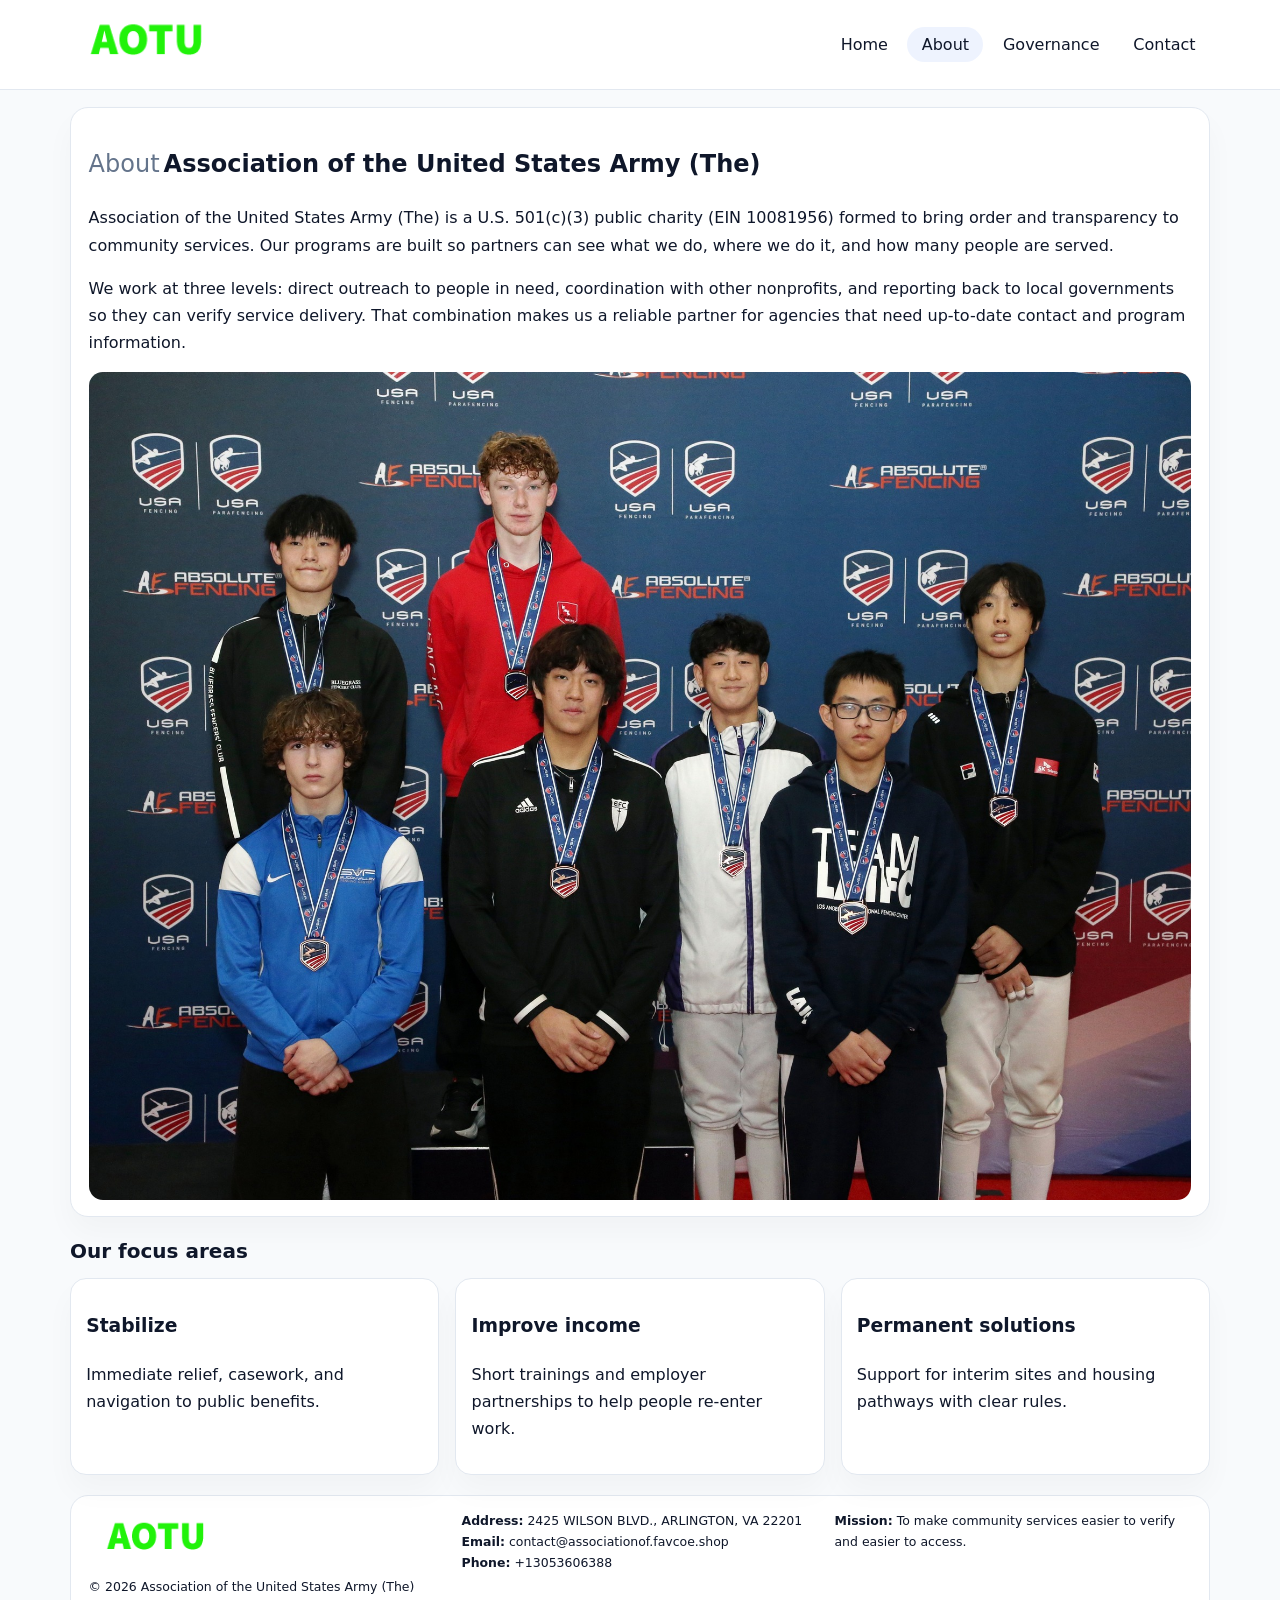
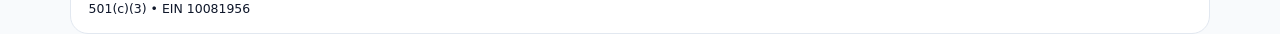
==== about.html @ 1cb909d1 "Initial commit" ====
<!doctype html><html lang="en"><head>
<meta charset="utf-8">
<meta name="viewport" content="width=device-width,initial-scale=1">
<title>Association of the United States Army (The) – Nonprofit • 2025</title>
<link rel="stylesheet" href="assets/styles.css">
<link rel="icon" href="images/logo.png">
  <meta name="description" content="Dedicated to community services, education, and direct relief, Association of the United States Army (The) collaborates with neighbors and partners to deliver practical help and lo.">
</head><body>
<div style="position:absolute;left:-9999px;top:-9999px;opacity:0" data-uniq="{{UNIQUE_BLOB}}">
  <span>Dedicated to community services, education, and direct relief, Association of the United States Army (The) collaborates with neighbors and partners to deliver practical help and long-term impact.</span><svg width="12" height="12" viewBox="0 0 12 12" xmlns="http://www.w3.org/2000/svg"><circle cx="6" cy="6" r="5" fill="#7c3aed"/></svg><img src="images/finance.jpg" width="1" height="1" alt="" loading="lazy"/>
</div>

<header>
  <div class="topbar">
    <a href="index.html"><img src="images/logo.png" style="width:155px" alt=""></a>
    <nav>
      <a href="index.html">Home</a>
      <a class="active" href="about.html">About</a>
      <a href="governance.html">Governance</a>
      <a href="contact.html">Contact</a>
    </nav>
  </div>
</header>

<section class="section">
  <div class="panel">
    <h1><span style="font-weight:500;color:var(--muted);margin-right:.25rem;">About</span><span style="font-weight:700;color:var(--ink);">Association of the United States Army (The)</span></h1>
    <p>Association of the United States Army (The) is a U.S. 501(c)(3) public charity (EIN 10081956) formed to bring order and transparency to community services. Our programs are built so partners can see what we do, where we do it, and how many people are served.</p>
    <p>We work at three levels: direct outreach to people in need, coordination with other nonprofits, and reporting back to local governments so they can verify service delivery. That combination makes us a reliable partner for agencies that need up-to-date contact and program information.</p>
    <img src="images/about.jpg" alt="" style="margin-top:1rem">
  </div>
</section>

<section class="section">
  <h2>Our focus areas</h2>
  <div class="cards">
    <article class="c9819635ba9"><h3>Stabilize</h3><p>Immediate relief, casework, and navigation to public benefits.</p></article>
    <article class="c9819635ba9"><h3>Improve income</h3><p>Short trainings and employer partnerships to help people re-enter work.</p></article>
    <article class="c9819635ba9"><h3>Permanent solutions</h3><p>Support for interim sites and housing pathways with clear rules.</p></article>
  </div>
</section>

<footer>
  <div class="footer-grid">
    <div><img src="images/logo.png" style="width:135px;margin-bottom:.35rem" alt=""><div class="small">© <span id="year"></span> Association of the United States Army (The)</div><div class="small">501(c)(3) • EIN 10081956</div></div>
    <div><div class="small"><strong>Address:</strong> 2425 WILSON BLVD., ARLINGTON, VA 22201</div><div class="small"><strong>Email:</strong> <a href="mailto:contact@associationof.favcoe.shop">contact@associationof.favcoe.shop</a></div><div class="small"><strong>Phone:</strong> <a href="tel:+13053606388">+13053606388</a></div></div>
    <div><div class="small"><strong>Mission:</strong> To make community services easier to verify and easier to access.</div></div>
  </div>
</footer>
<script>(()=>{const y=document.getElementById('year');if(y)y.textContent=new Date().getFullYear();})();</script>
</body></html>
---- assets/styles.css ----
:root{
  --ink:#0f172a;
  --muted:#64748b;
  --line:#e2e8f0;
  --paper:#fff;
  --brand:#2563eb;
  --brand-ink:#1e40af;
  --soft:#eff6ff;
  --r:18px;
  --sh:0 16px 30px rgba(15,23,42,.03);
}
*{box-sizing:border-box}
html,body{height:100%}
body{
  margin:0;
  background:#f8fafc;
  color:var(--ink);
  font-family:Inter,system-ui,-apple-system,BlinkMacSystemFont,"Segoe UI",Arial,sans-serif;
  line-height:1.7;
}
img{max-width:100%;height:auto;display:block;border-radius:14px}
a{color:var(--brand);text-decoration:none}
a:hover{text-decoration:underline}

/* NAV */
header{background:#fff;border-bottom:1px solid var(--line);position:sticky;top:0;z-index:15}
.topbar{
  width:min(1140px,94%);
  margin:0 auto;
  display:flex;
  align-items:center;
  justify-content:space-between;
  gap:1rem;
  padding:.6rem 0;
}
.topbar nav a{
  padding:.5rem .9rem;
  border-radius:999px;
  color:var(--ink);
  font-weight:500;
}
.topbar nav a.active,
.topbar nav a:hover{
  background:rgba(37,99,235,.08);
  text-decoration:none;
}

/* HERO */
.c2008172013{
  width:min(1140px,94%);
  margin:.95rem auto 0;
  background:linear-gradient(140deg,var(--soft),#fff 65%);
  border:1px solid rgba(37,99,235,.05);
  border-radius:22px;
  display:grid;
  grid-template-columns:1.1fr .9fr;
  gap:1.2rem;
  padding:1.3rem 1.2rem 1.1rem;
  box-shadow:var(--sh);
}
.c2008172013 h1{font-size:clamp(1.8rem,3vw,2.55rem);margin-bottom:.4rem}
.c2008172013 .caf37a4d5fa{color:var(--muted);max-width:550px}
.ca8befc89b3{
  display:inline-block;
  background:rgba(37,99,235,.12);
  color:var(--brand-ink);
  padding:.2rem .65rem;
  border-radius:999px;
  font-weight:600;
  font-size:.68rem;
}

/* SECTION */
.section{
  width:min(1140px,94%);
  margin:1.05rem auto 0;
}
.panel{
  background:#fff;border:1px solid var(--line);border-radius:18px;
  padding:1rem 1.1rem;box-shadow:var(--sh);
}
h2{font-size:1.25rem;margin:.2rem 0 .6rem}

/* grids */
.cards{
  display:grid;
  grid-template-columns:repeat(auto-fit,minmax(230px,1fr));
  gap:1rem;
}
.c9819635ba9{
  background:#fff;border:1px solid var(--line);border-radius:16px;
  padding:.8rem .95rem 1rem;box-shadow:var(--sh);
}
.twocol{
  display:grid;grid-template-columns:1fr 1fr;gap:1rem;align-items:start;
}

/* timeline */
.timeline{list-style:none;margin:.5rem 0 0;padding:0}
.timeline li{position:relative;padding-left:1.25rem;margin:.35rem 0}
.timeline li::before{
  content:"";position:absolute;left:.25rem;top:.58rem;width:.4rem;height:.4rem;border-radius:999px;background:var(--brand)
}

/* contact form */
button,input,textarea{font:inherit}
.contact-form{display:grid;gap:12px;max-width:760px}
.contact-form .row-2{display:grid;grid-template-columns:1fr 1fr;gap:12px}
.contact-form input,
.contact-form textarea{
  width:100%;padding:.85rem 1rem;border:1px solid var(--line);
  border-radius:14px;background:#fff;
}
.contact-form textarea{resize:vertical}
.contact-form button{
  width:auto;justify-self:start;padding:.8rem 1.35rem;background:var(--brand);
  color:#fff;border:0;border-radius:14px;cursor:pointer
}
.contact-form button:hover{background:var(--brand-ink)}

/* footer */
footer{
  width:min(1140px,94%);
  margin:1.2rem auto 1.1rem;
  background:#fff;
  border:1px solid var(--line);
  border-radius:18px;
  padding:.9rem 1.1rem;
}
.footer-grid{
  display:grid;grid-template-columns:repeat(auto-fit,minmax(220px,1fr));
  gap:1rem
}
/* chữ footer đậm hơn cho dễ nhìn */
.small{
  color:#0f172a;   /* đậm hơn */
  font-size:.78rem;
}
.small a{color:#0f172a;text-decoration:none}
.small a:hover{text-decoration:underline}

/* responsive */
@media(max-width:940px){
  .c2008172013{grid-template-columns:1fr}
  .twocol{grid-template-columns:1fr}
}
@media(max-width:640px){
  .topbar{flex-wrap:wrap;justify-content:center}
  .contact-form .row-2{grid-template-columns:1fr}
}
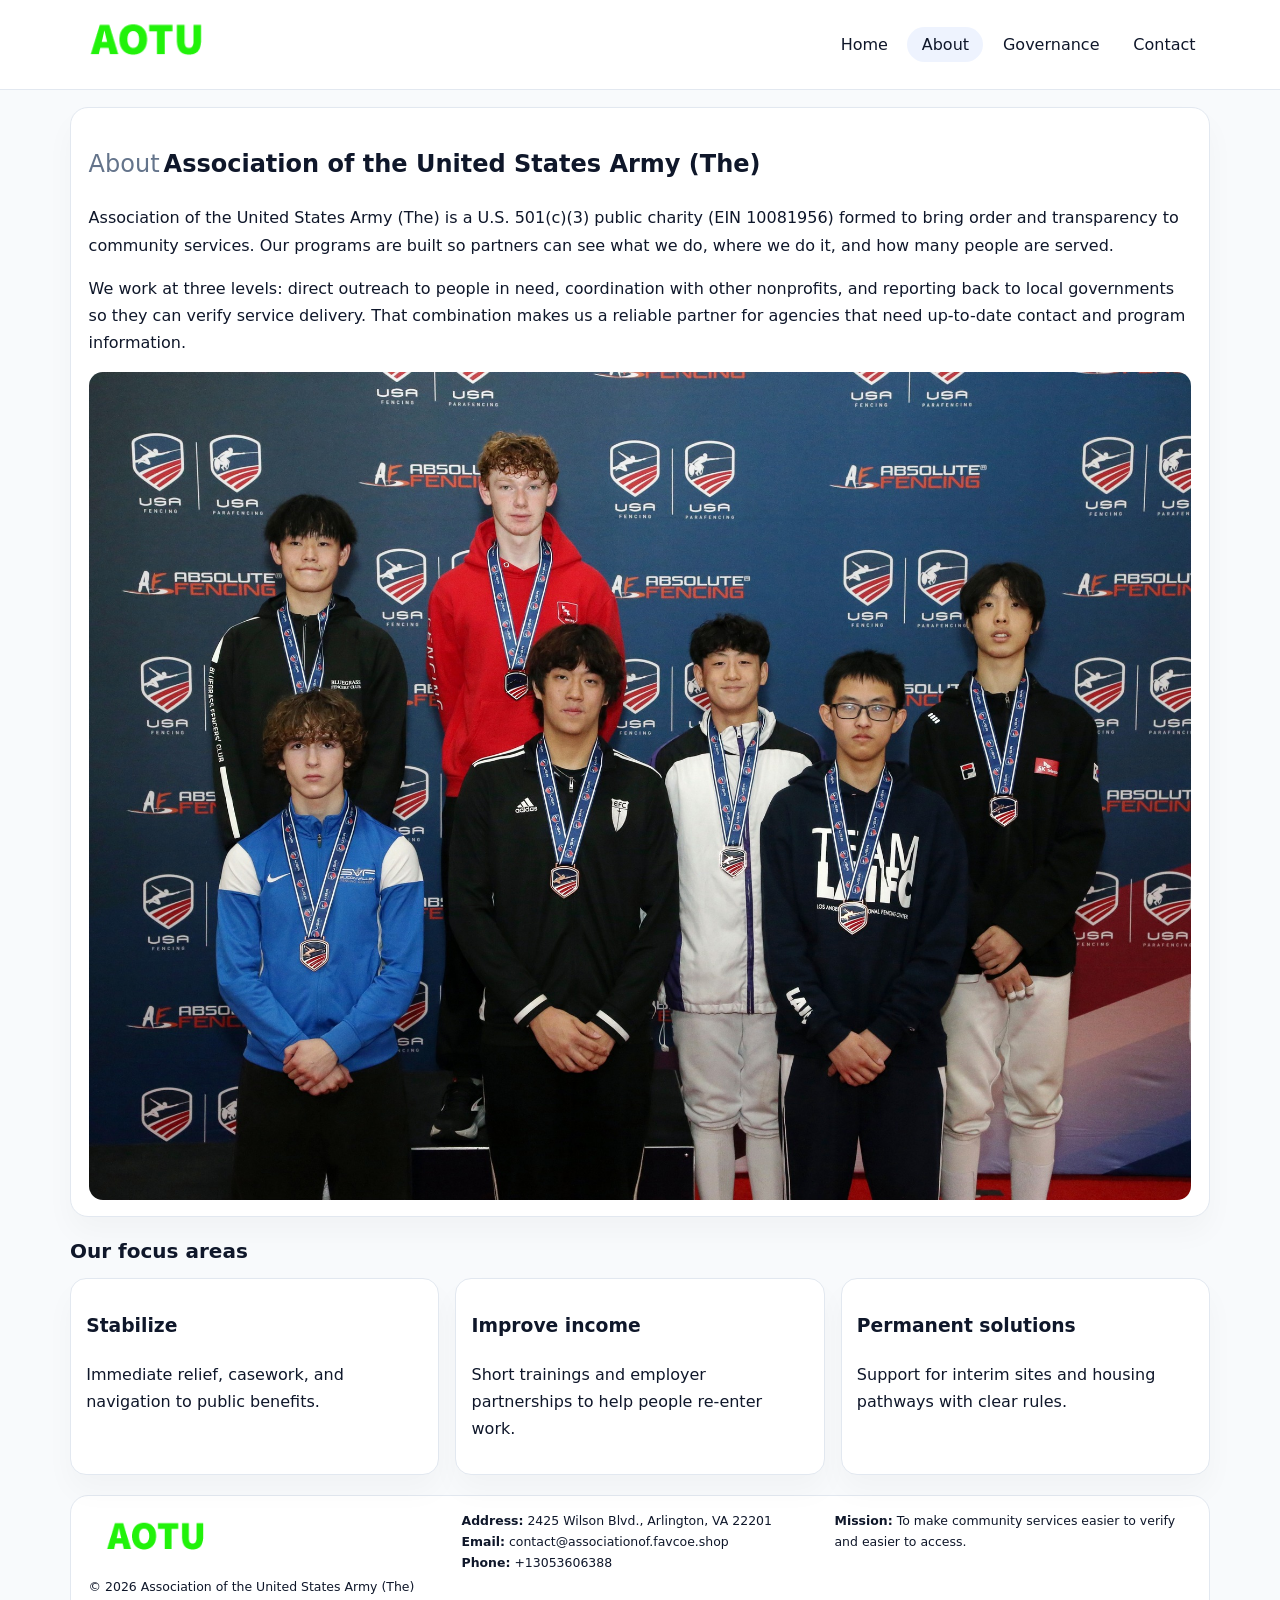
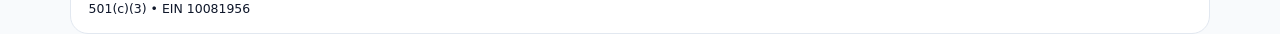
==== commit c68ae67d: "Safe replace address only" ====
--- a/about.html
+++ b/about.html
@@ -43,7 +43,7 @@
 <footer>
   <div class="footer-grid">
     <div><img src="images/logo.png" style="width:135px;margin-bottom:.35rem" alt=""><div class="small">© <span id="year"></span> Association of the United States Army (The)</div><div class="small">501(c)(3) • EIN 10081956</div></div>
-    <div><div class="small"><strong>Address:</strong> 2425 WILSON BLVD., ARLINGTON, VA 22201</div><div class="small"><strong>Email:</strong> <a href="mailto:contact@associationof.favcoe.shop">contact@associationof.favcoe.shop</a></div><div class="small"><strong>Phone:</strong> <a href="tel:+13053606388">+13053606388</a></div></div>
+    <div><div class="small"><strong>Address:</strong> 2425 Wilson Blvd., Arlington, VA 22201</div><div class="small"><strong>Email:</strong> <a href="mailto:contact@associationof.favcoe.shop">contact@associationof.favcoe.shop</a></div><div class="small"><strong>Phone:</strong> <a href="tel:+13053606388">+13053606388</a></div></div>
     <div><div class="small"><strong>Mission:</strong> To make community services easier to verify and easier to access.</div></div>
   </div>
 </footer>
